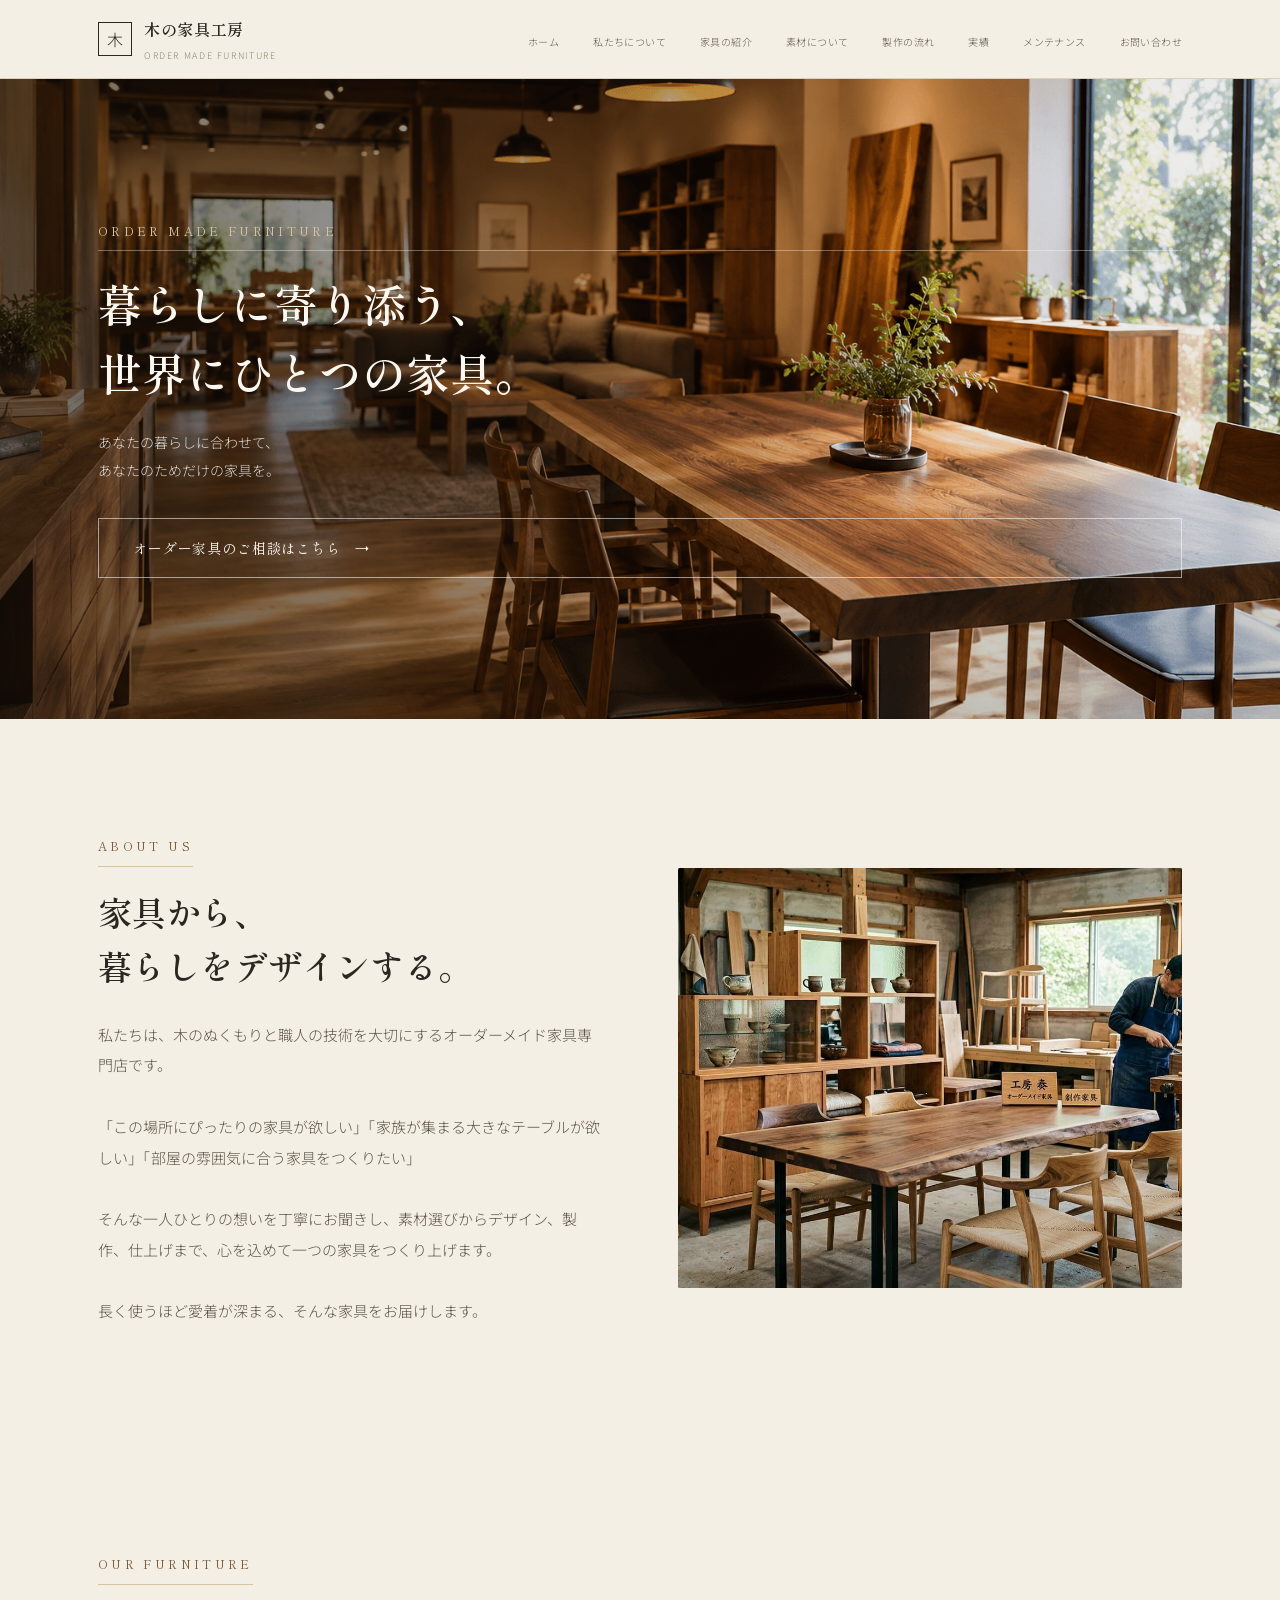
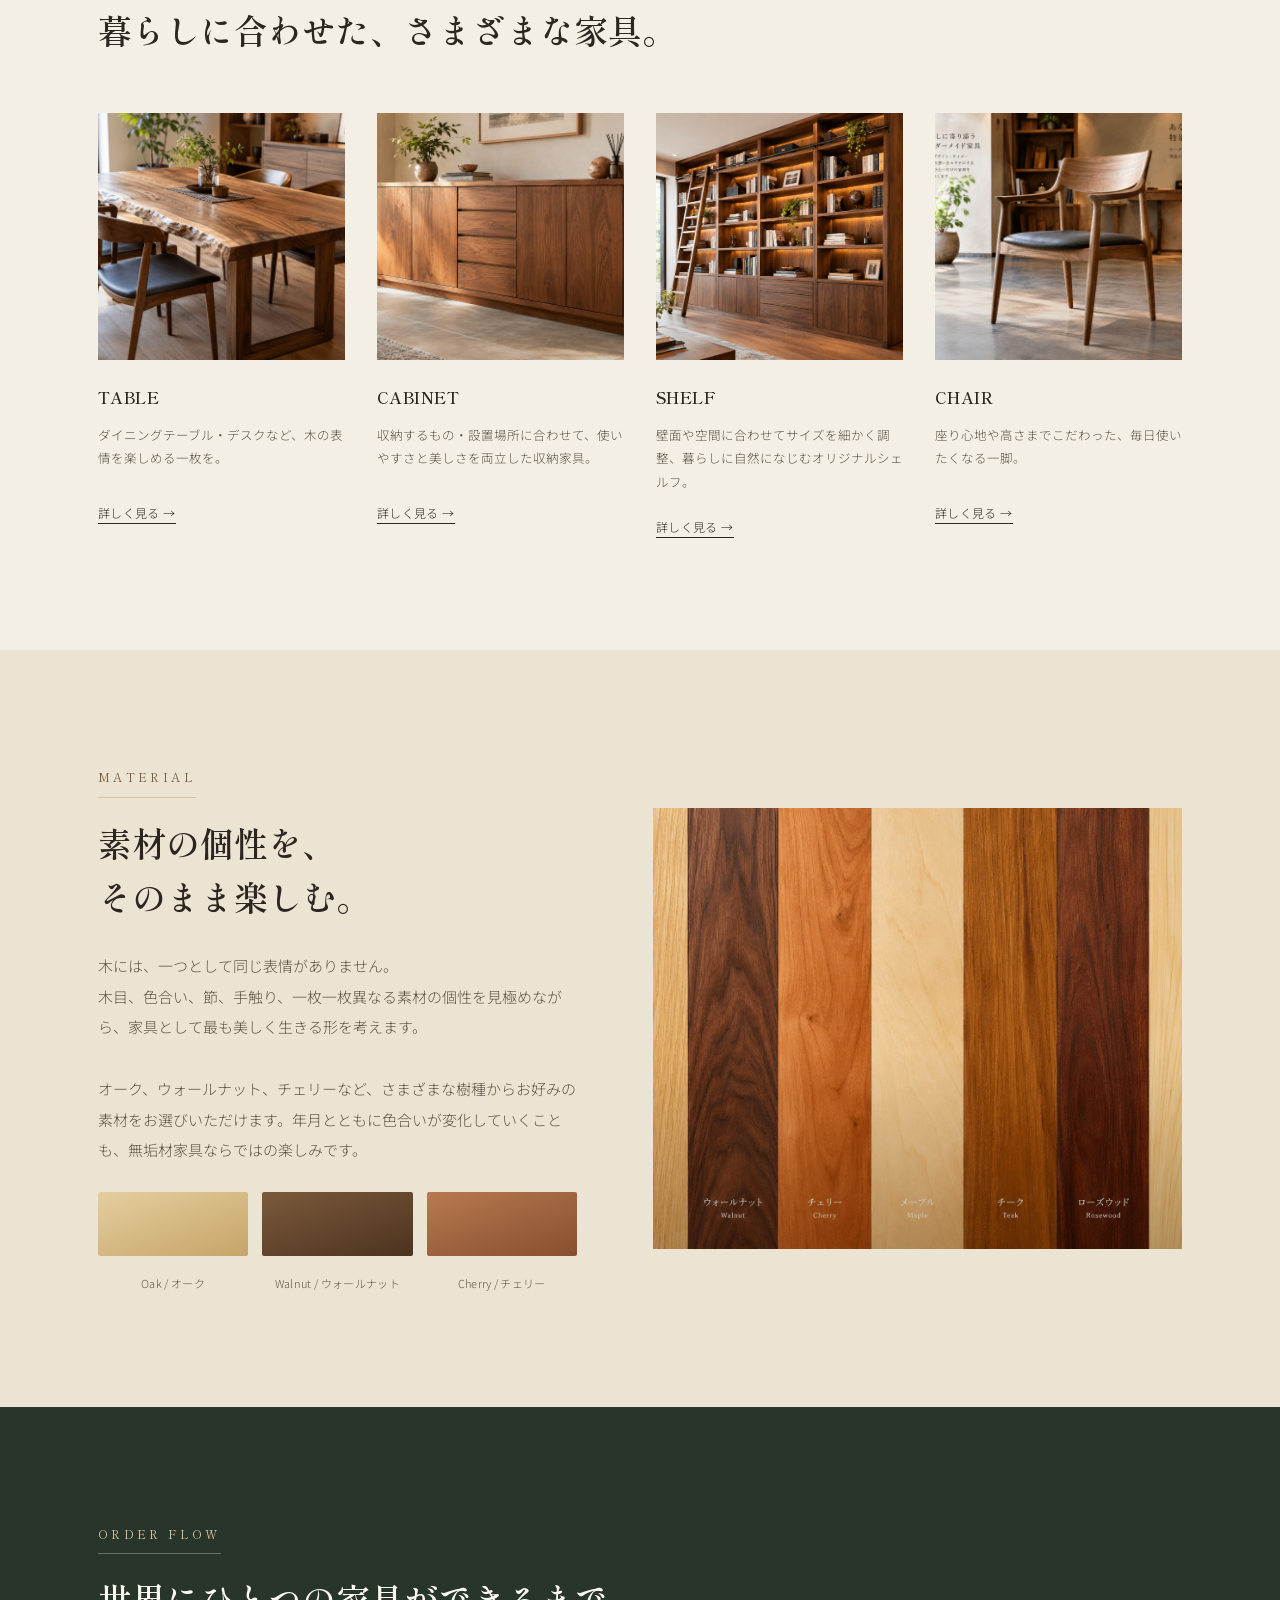
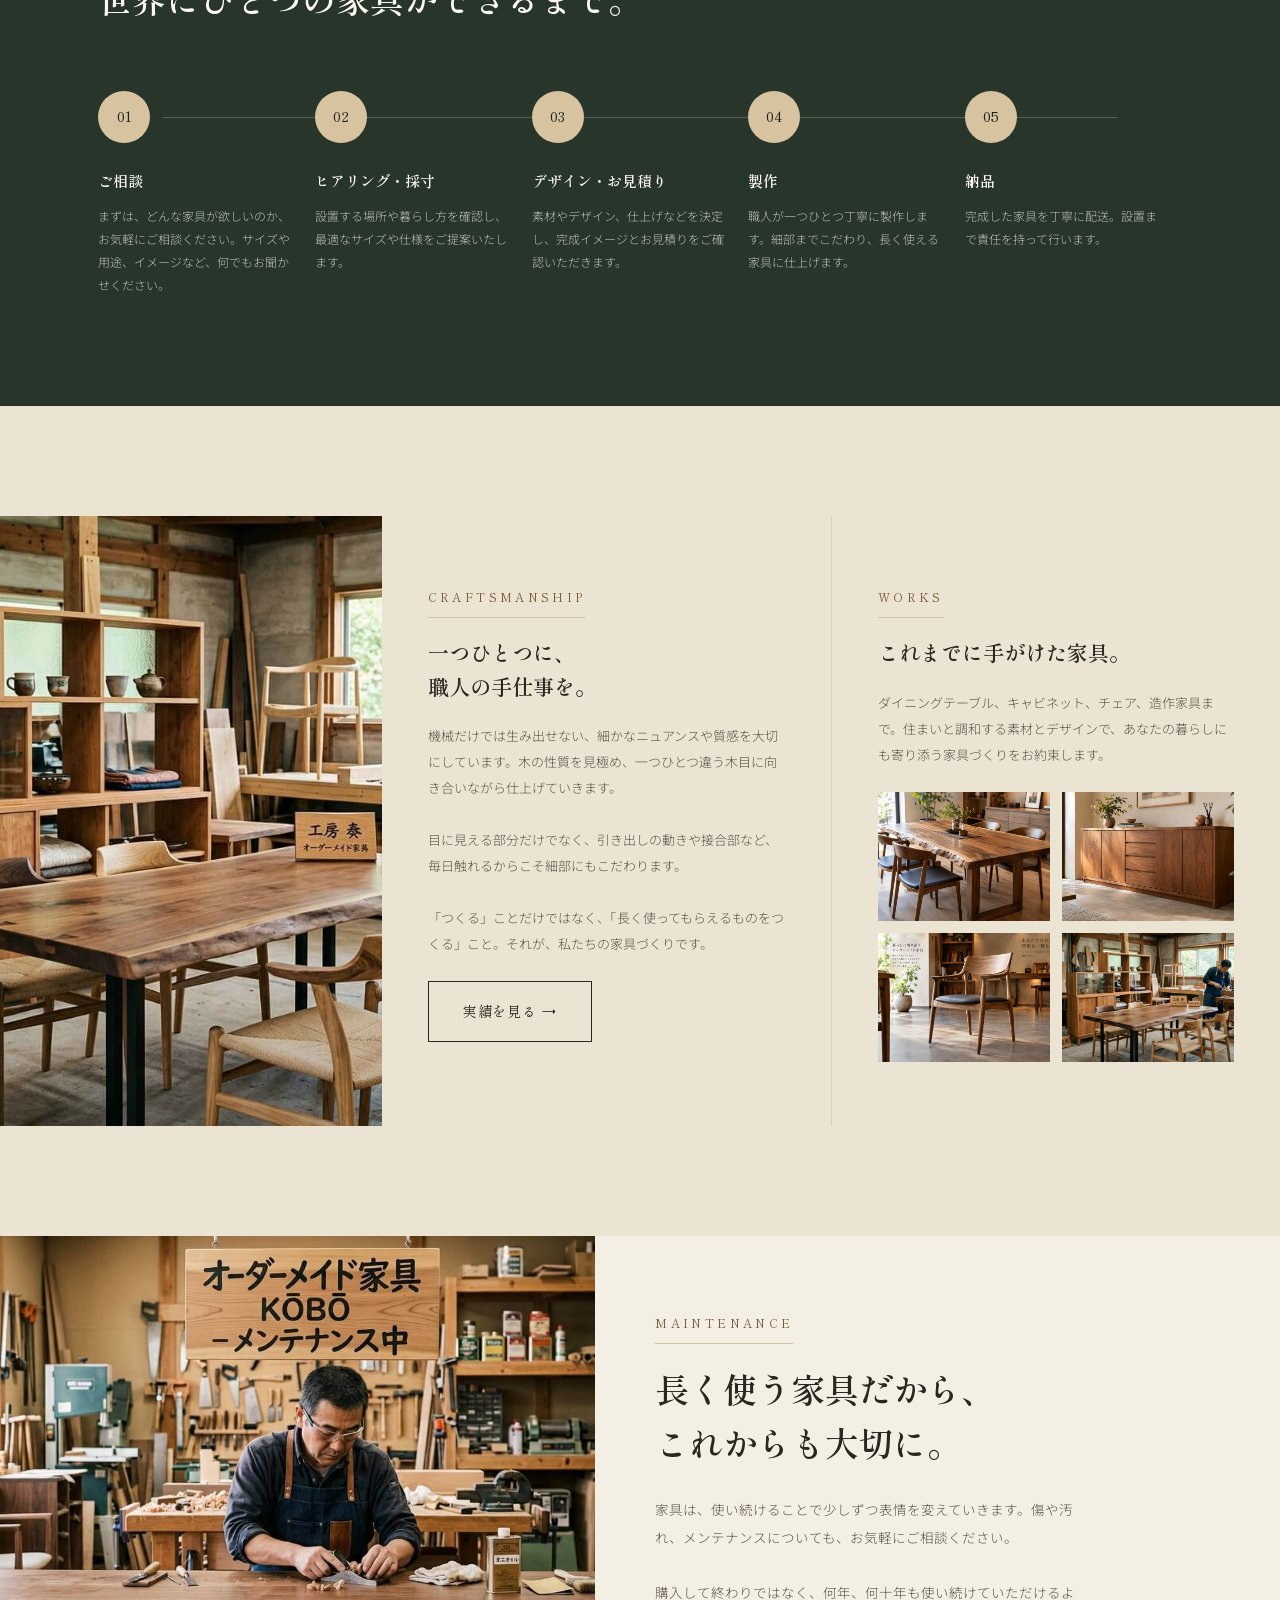
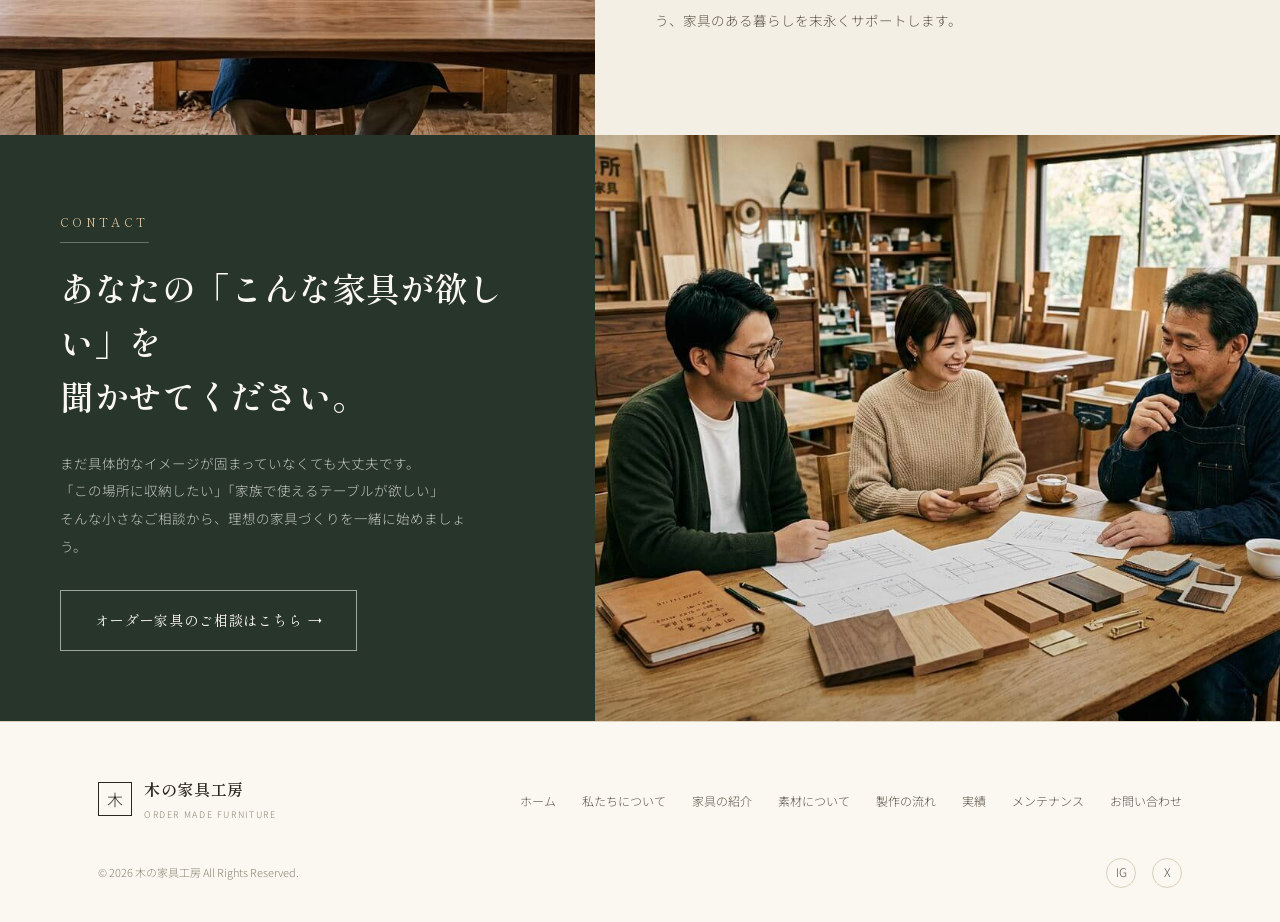
==== index.html @ 8ad57f8e "Add files via upload" ====
<!DOCTYPE html>
<html lang="ja">
<head>
<meta charset="UTF-8">
<meta name="viewport" content="width=device-width, initial-scale=1.0">
<title>木の家具工房 | ORDER MADE FURNITURE</title>
<link rel="stylesheet" href="style.css">
<link rel="preconnect" href="https://fonts.googleapis.com">
<link rel="preconnect" href="https://fonts.gstatic.com" crossorigin>
<link href="https://fonts.googleapis.com/css2?family=Shippori+Mincho:wght@400;500;600;700&family=Noto+Sans+JP:wght@300;400;500;600&display=swap" rel="stylesheet">
</head>
<body>

<header>
  <div class="nav-inner">
    <a class="logo" href="#top">
      <span class="logo-mark">木</span>
      <span class="logo-text">
        <div class="ja">木の家具工房</div>
        <div class="en">ORDER MADE FURNITURE</div>
      </span>
    </a>
    <nav>
      <ul>
        <li><a href="#top">ホーム</a></li>
        <li><a href="#about">私たちについて</a></li>
        <li><a href="#furniture">家具の紹介</a></li>
        <li><a href="#material">素材について</a></li>
        <li><a href="#flow">製作の流れ</a></li>
        <li><a href="#works">実績</a></li>
        <li><a href="#maintenance">メンテナンス</a></li>
        <li><a href="#contact">お問い合わせ</a></li>
      </ul>
    </nav>
    <div class="menu-btn"><span></span><span></span><span></span></div>
  </div>
</header>

<section class="hero" id="top">
  <div class="photo forest"><img src="img/a.png" alt="木の温もりあふれるダイニングルームの写真"></div>
  <div class="hero-scrim"></div>
  <div class="hero-content">
    <span class="eyebrow">ORDER MADE FURNITURE</span>
    <h1>暮らしに寄り添う、<br>世界にひとつの家具。</h1>
    <p>あなたの暮らしに合わせて、<br>あなたのためだけの家具を。</p>
    <a class="btn on-dark" href="#contact">オーダー家具のご相談はこちら <span class="arrow">→</span></a>
  </div>
</section>

<section class="about" id="about">
  <div class="wrap split">
    <div>
      <span class="eyebrow">ABOUT US</span>
      <h2 class="headline">家具から、<br>暮らしをデザインする。</h2>
      <p class="lead">
        私たちは、木のぬくもりと職人の技術を大切にするオーダーメイド家具専門店です。<br><br>
        「この場所にぴったりの家具が欲しい」「家族が集まる大きなテーブルが欲しい」「部屋の雰囲気に合う家具をつくりたい」<br><br>
        そんな一人ひとりの想いを丁寧にお聞きし、素材選びからデザイン、製作、仕上げまで、心を込めて一つの家具をつくり上げます。<br><br>
        長く使うほど愛着が深まる、そんな家具をお届けします。
      </p>
    </div>
    <div class="photo"><img src="img/j.jpeg" alt="木材を手がける職人の写真"></div>
  </div>
</section>

<section class="furniture" id="furniture">
  <div class="wrap">
    <div class="furniture-head">
      <span class="eyebrow">OUR FURNITURE</span>
      <h2 class="headline">暮らしに合わせた、さまざまな家具。</h2>
    </div>
    <div class="furniture-grid">
      <div class="fcard">
        <div class="photo"><img src="img/b.png" alt="ダイニングテーブルの写真"></div>
        <h3>TABLE</h3>
        <p>ダイニングテーブル・デスクなど、木の表情を楽しめる一枚を。</p>
        <a class="more" href="#">詳しく見る →</a>
      </div>
      <div class="fcard">
        <div class="photo"><img src="img/c.png" alt="キャビネットの写真"></div>
        <h3>CABINET</h3>
        <p>収納するもの・設置場所に合わせて、使いやすさと美しさを両立した収納家具。</p>
        <a class="more" href="#">詳しく見る →</a>
      </div>
      <div class="fcard">
        <div class="photo"><img src="img/d.png" alt="シェルフの写真"></div>
        <h3>SHELF</h3>
        <p>壁面や空間に合わせてサイズを細かく調整、暮らしに自然になじむオリジナルシェルフ。</p>
        <a class="more" href="#">詳しく見る →</a>
      </div>
      <div class="fcard">
        <div class="photo"><img src="img/e.png" alt="チェアの写真"></div>
        <h3>CHAIR</h3>
        <p>座り心地や高さまでこだわった、毎日使いたくなる一脚。</p>
        <a class="more" href="#">詳しく見る →</a>
      </div>
    </div>
  </div>
</section>

<section class="material" id="material">
  <div class="wrap split">
    <div>
      <span class="eyebrow">MATERIAL</span>
      <h2 class="headline">素材の個性を、<br>そのまま楽しむ。</h2>
      <p class="lead">
        木には、一つとして同じ表情がありません。<br>
        木目、色合い、節、手触り、一枚一枚異なる素材の個性を見極めながら、家具として最も美しく生きる形を考えます。<br><br>
        オーク、ウォールナット、チェリーなど、さまざまな樹種からお好みの素材をお選びいただけます。年月とともに色合いが変化していくことも、無垢材家具ならではの楽しみです。
      </p>
      <div class="swatches">
        <div class="swatch"><div class="chip oak"></div><span>Oak / オーク</span></div>
        <div class="swatch"><div class="chip walnut"></div><span>Walnut / ウォールナット</span></div>
        <div class="swatch"><div class="chip cherry"></div><span>Cherry / チェリー</span></div>
      </div>
    </div>
    <div class="photo light"><img src="img/i.png" alt="無垢材の木目の写真"></div>
  </div>
</section>

<section class="flow" id="flow">
  <div class="wrap">
    <div class="flow-head">
      <span class="eyebrow">ORDER FLOW</span>
      <h2 class="headline">世界にひとつの家具ができるまで。</h2>
    </div>
    <div class="flow-steps">
      <div class="fstep">
        <div class="num">01</div>
        <h4>ご相談</h4>
        <p>まずは、どんな家具が欲しいのか、お気軽にご相談ください。サイズや用途、イメージなど、何でもお聞かせください。</p>
      </div>
      <div class="fstep">
        <div class="num">02</div>
        <h4>ヒアリング・採寸</h4>
        <p>設置する場所や暮らし方を確認し、最適なサイズや仕様をご提案いたします。</p>
      </div>
      <div class="fstep">
        <div class="num">03</div>
        <h4>デザイン・お見積り</h4>
        <p>素材やデザイン、仕上げなどを決定し、完成イメージとお見積りをご確認いただきます。</p>
      </div>
      <div class="fstep">
        <div class="num">04</div>
        <h4>製作</h4>
        <p>職人が一つひとつ丁寧に製作します。細部までこだわり、長く使える家具に仕上げます。</p>
      </div>
      <div class="fstep">
        <div class="num">05</div>
        <h4>納品</h4>
        <p>完成した家具を丁寧に配送。設置まで責任を持って行います。</p>
      </div>
    </div>
  </div>
</section>

<section class="craft-works" id="works">
  <div class="cw-grid">
    <div class="photo cw-photo"><img src="img/j.jpeg" alt="職人の手仕事の写真"></div>
    <div class="cw-col">
      <span class="eyebrow">CRAFTSMANSHIP</span>
      <h3>一つひとつに、<br>職人の手仕事を。</h3>
      <p>
        機械だけでは生み出せない、細かなニュアンスや質感を大切にしています。木の性質を見極め、一つひとつ違う木目に向き合いながら仕上げていきます。<br><br>
        目に見える部分だけでなく、引き出しの動きや接合部など、毎日触れるからこそ細部にもこだわります。<br><br>
        「つくる」ことだけではなく、「長く使ってもらえるものをつくる」こと。それが、私たちの家具づくりです。
      </p>
      <a class="btn" href="#works">実績を見る →</a>
    </div>
    <div class="cw-col">
      <span class="eyebrow">WORKS</span>
      <h3>これまでに手がけた家具。</h3>
      <p>ダイニングテーブル、キャビネット、チェア、造作家具まで。住まいと調和する素材とデザインで、あなたの暮らしにも寄り添う家具づくりをお約束します。</p>
      <div class="works-thumbs">
        <div class="photo"><img src="img/b.png" alt="製作事例1の写真"></div>
        <div class="photo forest"><img src="img/c.png" alt="製作事例2の写真"></div>
        <div class="photo light"><img src="img/e.png" alt="製作事例3の写真"></div>
        <div class="photo"><img src="img/j.jpeg" alt="製作事例4の写真"></div>
      </div>
    </div>
  </div>
</section>

<section class="maintenance-contact" id="maintenance">
  <div class="mc-grid">
    <div class="mc-photo"><div class="photo light"><img src="img/k.jpeg" alt="家具のメンテナンス風景の写真"></div></div>
    <div class="mc-copy">
      <span class="eyebrow">MAINTENANCE</span>
      <h2 class="headline">長く使う家具だから、<br>これからも大切に。</h2>
      <p>
        家具は、使い続けることで少しずつ表情を変えていきます。傷や汚れ、メンテナンスについても、お気軽にご相談ください。<br><br>
        購入して終わりではなく、何年、何十年も使い続けていただけるよう、家具のある暮らしを末永くサポートします。
      </p>
    </div>
  </div>
  <div class="mc-grid" id="contact">
    <div class="mc-copy dark">
      <span class="eyebrow">CONTACT</span>
      <h2 class="headline">あなたの「こんな家具が欲しい」を<br>聞かせてください。</h2>
      <p>
        まだ具体的なイメージが固まっていなくても大丈夫です。<br>
        「この場所に収納したい」「家族で使えるテーブルが欲しい」<br>
        そんな小さなご相談から、理想の家具づくりを一緒に始めましょう。
      </p>
      <a class="btn on-dark" href="#">オーダー家具のご相談はこちら →</a>
    </div>
    <div class="mc-photo"><div class="photo"><img src="img/l.jpeg" alt="お問い合わせイメージの写真"></div></div>
  </div>
</section>

<footer>
  <div class="wrap">
    <div class="foot-top">
      <a class="logo" href="#top">
        <span class="logo-mark">木</span>
        <span class="logo-text">
          <div class="ja">木の家具工房</div>
          <div class="en">ORDER MADE FURNITURE</div>
        </span>
      </a>
      <div class="foot-nav">
        <ul>
          <li><a href="#top">ホーム</a></li>
          <li><a href="#about">私たちについて</a></li>
          <li><a href="#furniture">家具の紹介</a></li>
          <li><a href="#material">素材について</a></li>
          <li><a href="#flow">製作の流れ</a></li>
          <li><a href="#works">実績</a></li>
          <li><a href="#maintenance">メンテナンス</a></li>
          <li><a href="#contact">お問い合わせ</a></li>
        </ul>
      </div>
    </div>
    <div class="foot-bottom">
      <span>© 2026 木の家具工房 All Rights Reserved.</span>
      <div class="social">
        <span>IG</span><span>X</span>
      </div>
    </div>
  </div>
</footer>

</body>
</html>
---- style.css ----
:root{
    --cream:#F4EFE4;
    --cream-2:#ECE4D3;
    --paper:#FBF8F1;
    --ink:#2B2620;
    --ink-soft:#5C5548;
    --ink-faint:#8C8474;
    --wood-lt:#D8C3A0;
    --wood:#B08A5C;
    --wood-dk:#7A5A38;
    --wood-dkr:#5C4127;
    --forest:#28352A;
    --forest-dk:#1B241C;
    --line:#DBD0B9;
    --line-soft:#E7DFCB;
    --maxw:1180px;
  }
  *{box-sizing:border-box;margin:0;padding:0;}
  html{scroll-behavior:smooth;}
  body{
    font-family:'Noto Sans JP',sans-serif;
    background:var(--cream);
    color:var(--ink);
    font-weight:300;
    line-height:1.9;
    -webkit-font-smoothing:antialiased;
  }
  img{display:block;max-width:100%;}
  a{color:inherit;text-decoration:none;}
  .serif{font-family:'Shippori Mincho',serif;}
  .wrap{max-width:var(--maxw);margin:0 auto;padding:0 48px;}
  .eyebrow{
    font-family:'Shippori Mincho',serif;
    font-size:12px;
    letter-spacing:0.28em;
    color:var(--wood-dk);
    margin-bottom:18px;
    display:inline-block;
    padding-bottom:8px;
    border-bottom:1px solid var(--wood-lt);
  }
  h2.headline{
    font-family:'Shippori Mincho',serif;
    font-weight:600;
    font-size:34px;
    line-height:1.6;
    color:var(--ink);
    margin-bottom:26px;
  }
  p.lead{
    color:var(--ink-soft);
    font-size:15px;
    line-height:2.05;
    max-width:520px;
  }
  .btn{
    display:inline-flex;
    align-items:center;
    gap:14px;
    font-family:'Shippori Mincho',serif;
    font-size:14px;
    letter-spacing:0.06em;
    padding:16px 34px;
    border:1px solid var(--ink);
    color:var(--ink);
    background:transparent;
    transition:background .35s ease, color .35s ease, border-color .35s ease;
  }
  .btn:hover{background:var(--ink);color:var(--paper);}
  .btn.on-dark{border-color:rgba(255,255,255,.55);color:var(--paper);}
  .btn.on-dark:hover{background:var(--paper);color:var(--forest-dk);}
  .btn .arrow{transition:transform .35s ease;}
  .btn:hover .arrow{transform:translateX(4px);}

  /* wood texture placeholder blocks */
  .photo{
    position:relative;
    overflow:hidden;
    background:
      repeating-linear-gradient(100deg, rgba(255,255,255,.05) 0px, rgba(255,255,255,.05) 2px, transparent 2px, transparent 34px),
      linear-gradient(150deg,var(--wood) 0%, var(--wood-dk) 55%, var(--wood-dkr) 100%);
  }
  .photo::after{
    content:'';
    position:absolute;inset:0;
    background:linear-gradient(0deg, rgba(0,0,0,.18), transparent 45%);
    pointer-events:none;
  }
  .photo img{
    position:absolute;inset:0;
    width:100%;height:100%;
    object-fit:cover;
  }
  .photo.forest{background:
      repeating-linear-gradient(95deg, rgba(255,255,255,.04) 0px, rgba(255,255,255,.04) 2px, transparent 2px, transparent 30px),
      linear-gradient(160deg,#3c4c3d 0%, var(--forest) 60%, var(--forest-dk) 100%);}
  .photo.light{background:
      repeating-linear-gradient(100deg, rgba(255,255,255,.35) 0px, rgba(255,255,255,.35) 2px, transparent 2px, transparent 30px),
      linear-gradient(150deg,var(--wood-lt) 0%, var(--wood) 100%);}

  /* ===== HEADER ===== */
  header{
    position:sticky;top:0;z-index:50;
    background:rgba(244,239,228,.92);
    backdrop-filter:blur(6px);
    border-bottom:1px solid var(--line);
  }
  .nav-inner{
    max-width:var(--maxw);margin:0 auto;padding:0 48px;
    display:flex;align-items:center;justify-content:space-between;
    height:78px;
  }
  .logo{display:flex;align-items:center;gap:12px;}
  .logo-mark{
    width:34px;height:34px;border:1px solid var(--ink);
    display:flex;align-items:center;justify-content:center;
    font-size:16px;
  }
  .logo-text .ja{font-family:'Shippori Mincho',serif;font-size:16px;font-weight:600;letter-spacing:.04em;}
  .logo-text .en{font-size:9px;letter-spacing:.18em;color:var(--ink-faint);margin-top:2px;}
  nav ul{list-style:none;display:flex;gap:34px;}
  nav a{font-size:10px;letter-spacing:.04em;color:var(--ink-soft);position:relative;padding-bottom:4px;}
  nav a::after{content:'';position:absolute;left:0;right:0;bottom:0;height:1px;background:var(--ink);transform:scaleX(0);transition:transform .3s ease;transform-origin:right;}
  nav a:hover::after{transform:scaleX(1);transform-origin:left;}
  .menu-btn{display:none;width:22px;height:14px;flex-direction:column;justify-content:space-between;cursor:pointer;}
  .menu-btn span{display:block;height:1px;background:var(--ink);}

  /* ===== HERO ===== */
  .hero{position:relative;height:640px;overflow:hidden;}
  .hero .photo{position:absolute;inset:0;}
  .hero-scrim{position:absolute;inset:0;background:linear-gradient(100deg, rgba(20,16,10,.62) 0%, rgba(20,16,10,.38) 42%, rgba(20,16,10,.08) 70%);}
  .hero-content{
    position:relative;z-index:2;max-width:var(--maxw);margin:0 auto;padding:0 48px;
    height:100%;display:flex;flex-direction:column;justify-content:center;color:var(--paper);
  }
  .hero-content .eyebrow{color:var(--wood-lt);border-color:rgba(255,255,255,.35);}
  .hero-content h1{
    font-family:'Shippori Mincho',serif;font-weight:600;
    font-size:44px;line-height:1.55;margin-bottom:22px;
  }
  .hero-content p{font-size:14px;color:rgba(255,255,255,.82);line-height:2;margin-bottom:34px;max-width:400px;}

  /* ===== SECTION shared ===== */
  section{padding:110px 0;}
  .split{display:grid;grid-template-columns:1fr 1fr;gap:76px;align-items:center;}
  .about .split .photo{aspect-ratio:6/5;border-radius:2px;}
  .material{background:var(--cream-2);}
  .material .split{grid-template-columns:0.95fr 1.05fr;}
  .material .photo{aspect-ratio:6/5;}
  .swatches{display:flex;gap:14px;margin-top:26px;}
  .swatch{flex:1;text-align:center;}
  .swatch .chip{height:64px;border-radius:2px;margin-bottom:10px;}
  .swatch .chip.oak{background:linear-gradient(160deg,#E4CE9F,#C6A467);}
  .swatch .chip.walnut{background:linear-gradient(160deg,#7C5A3C,#4C331F);}
  .swatch .chip.cherry{background:linear-gradient(160deg,#B87950,#87502E);}
  .swatch span{font-size:11px;color:var(--ink-soft);letter-spacing:.03em;}

  /* furniture grid */
  .furniture-head{max-width:640px;margin-bottom:56px;}
  .furniture-grid{display:grid;grid-template-columns:repeat(4,1fr);gap:32px;}
  .fcard .photo{aspect-ratio:1/1;margin-bottom:22px;}
  .fcard h3{font-family:'Shippori Mincho',serif;font-size:16px;font-weight:600;margin-bottom:10px;letter-spacing:.03em;}
  .fcard p{font-size:12.5px;color:var(--ink-soft);line-height:1.9;margin-bottom:16px;min-height:57px;}
  .fcard .more{font-size:12px;letter-spacing:.03em;border-bottom:1px solid var(--ink);padding-bottom:2px;}

  /* order flow */
  .flow{background:var(--forest);color:var(--paper);}
  .flow .eyebrow{color:var(--wood-lt);border-color:rgba(255,255,255,.3);}
  .flow-head{max-width:640px;margin-bottom:64px;}
  .flow-head h2{color:var(--paper);}
  .flow-steps{display:grid;grid-template-columns:repeat(5,1fr);gap:0;position:relative;}
  .flow-steps::before{content:'';position:absolute;top:26px;left:6%;right:6%;height:1px;background:rgba(255,255,255,.22);}
  .fstep{position:relative;text-align:left;padding-right:20px;}
  .fstep .num{
    font-family:'Shippori Mincho',serif;font-size:15px;color:var(--forest-dk);
    width:52px;height:52px;border-radius:50%;background:var(--wood-lt);
    display:flex;align-items:center;justify-content:center;margin-bottom:24px;position:relative;z-index:1;
  }
  .fstep h4{font-family:'Shippori Mincho',serif;font-size:15px;font-weight:600;margin-bottom:10px;}
  .fstep p{font-size:12px;color:rgba(255,255,255,.68);line-height:1.9;}

  /* craftsmanship + works */
  .craft-works{background:var(--cream-2);}
  .cw-grid{display:grid;grid-template-columns:0.85fr 1fr 1fr;gap:0;align-items:stretch;}
  .cw-photo{min-height:520px;}
  .cw-col{padding:64px 46px;}
  .cw-col + .cw-col{border-left:1px solid var(--line);}
  .cw-col h3{font-family:'Shippori Mincho',serif;font-size:21px;font-weight:600;margin-bottom:20px;line-height:1.6;}
  .cw-col p{font-size:13px;color:var(--ink-soft);line-height:2;margin-bottom:24px;}
  .works-thumbs{display:grid;grid-template-columns:1fr 1fr;gap:12px;margin-top:8px;}
  .works-thumbs .photo{aspect-ratio:4/3;}

  /* maintenance + contact */
  .mc-grid{display:grid;grid-template-columns:1fr 1.15fr;min-height:420px;}
  .mc-photo{position:relative;}
  .mc-photo .photo{position:absolute;inset:0;}
  .mc-copy{padding:70px 60px;}
  .mc-copy.dark{background:var(--forest);color:var(--paper);}
  .mc-copy.dark .eyebrow{color:var(--wood-lt);border-color:rgba(255,255,255,.3);}
  .mc-copy.dark h2{color:var(--paper);}
  .mc-copy.dark p{color:rgba(255,255,255,.72);}
  .mc-copy p{font-size:13.5px;color:var(--ink-soft);line-height:2.05;margin-bottom:30px;max-width:420px;}
  section.maintenance-contact{padding:0;}

  /* footer */
  footer{background:var(--paper);border-top:1px solid var(--line);padding:52px 0 34px;}
  .foot-top{display:flex;justify-content:space-between;align-items:center;margin-bottom:34px;flex-wrap:wrap;gap:24px;}
  .foot-nav ul{list-style:none;display:flex;gap:26px;flex-wrap:wrap;}
  .foot-nav a{font-size:12px;color:var(--ink-soft);}
  .foot-bottom{display:flex;justify-content:space-between;align-items:center;font-size:11px;color:var(--ink-faint);flex-wrap:wrap;gap:16px;}
  .social{display:flex;gap:16px;}
  .social span{width:30px;height:30px;border:1px solid var(--line);border-radius:50%;display:flex;align-items:center;justify-content:center;font-size:12px;color:var(--ink-soft);}

  @media (max-width:1020px){
    .wrap,.nav-inner,.hero-content{padding:0 28px;}
    nav ul{display:none;}
    .menu-btn{display:flex;}
    .hero-content h1{font-size:32px;}
    .split{grid-template-columns:1fr;gap:36px;}
    .about .split{display:flex;flex-direction:column-reverse;}
    .furniture-grid{grid-template-columns:repeat(2,1fr);}
    .flow-steps{grid-template-columns:repeat(2,1fr);row-gap:40px;}
    .flow-steps::before{display:none;}
    .cw-grid{grid-template-columns:1fr;}
    .cw-photo{min-height:280px;}
    .cw-col + .cw-col{border-left:none;border-top:1px solid var(--line);}
    .mc-grid{grid-template-columns:1fr;}
    .mc-photo{min-height:260px;}
    section{padding:70px 0;}
    h2.headline{font-size:26px;}
    .foot-top{flex-direction:column;align-items:flex-start;}
  }
  :root{
    --cream:#F4EFE4;
    --cream-2:#ECE4D3;
    --paper:#FBF8F1;
    --ink:#2B2620;
    --ink-soft:#5C5548;
    --ink-faint:#8C8474;
    --wood-lt:#D8C3A0;
    --wood:#B08A5C;
    --wood-dk:#7A5A38;
    --wood-dkr:#5C4127;
    --forest:#28352A;
    --forest-dk:#1B241C;
    --line:#DBD0B9;
    --line-soft:#E7DFCB;
    --maxw:1180px;
  }
  *{box-sizing:border-box;margin:0;padding:0;}
  html{scroll-behavior:smooth;}
  body{
    font-family:'Noto Sans JP',sans-serif;
    background:var(--cream);
    color:var(--ink);
    font-weight:300;
    line-height:1.9;
    -webkit-font-smoothing:antialiased;
  }
  img{display:block;max-width:100%;}
  a{color:inherit;text-decoration:none;}
  .serif{font-family:'Shippori Mincho',serif;}
  .wrap{max-width:var(--maxw);margin:0 auto;padding:0 48px;}
  .eyebrow{
    font-family:'Shippori Mincho',serif;
    font-size:12px;
    letter-spacing:0.28em;
    color:var(--wood-dk);
    margin-bottom:18px;
    display:inline-block;
    padding-bottom:8px;
    border-bottom:1px solid var(--wood-lt);
  }
  h2.headline{
    font-family:'Shippori Mincho',serif;
    font-weight:600;
    font-size:34px;
    line-height:1.6;
    color:var(--ink);
    margin-bottom:26px;
  }
  p.lead{
    color:var(--ink-soft);
    font-size:15px;
    line-height:2.05;
    max-width:520px;
  }
  .btn{
    display:inline-flex;
    align-items:center;
    gap:14px;
    font-family:'Shippori Mincho',serif;
    font-size:14px;
    letter-spacing:0.06em;
    padding:16px 34px;
    border:1px solid var(--ink);
    color:var(--ink);
    background:transparent;
    transition:background .35s ease, color .35s ease, border-color .35s ease;
  }
  .btn:hover{background:var(--ink);color:var(--paper);}
  .btn.on-dark{border-color:rgba(255,255,255,.55);color:var(--paper);}
  .btn.on-dark:hover{background:var(--paper);color:var(--forest-dk);}
  .btn .arrow{transition:transform .35s ease;}
  .btn:hover .arrow{transform:translateX(4px);}

  /* wood texture placeholder blocks */
  .photo{
    position:relative;
    overflow:hidden;
    background:
      repeating-linear-gradient(100deg, rgba(255,255,255,.05) 0px, rgba(255,255,255,.05) 2px, transparent 2px, transparent 34px),
      linear-gradient(150deg,var(--wood) 0%, var(--wood-dk) 55%, var(--wood-dkr) 100%);
  }
  .photo::after{
    content:'';
    position:absolute;inset:0;
    background:linear-gradient(0deg, rgba(0,0,0,.18), transparent 45%);
  }
  .photo.forest{background:
      repeating-linear-gradient(95deg, rgba(255,255,255,.04) 0px, rgba(255,255,255,.04) 2px, transparent 2px, transparent 30px),
      linear-gradient(160deg,#3c4c3d 0%, var(--forest) 60%, var(--forest-dk) 100%);}
  .photo.light{background:
      repeating-linear-gradient(100deg, rgba(255,255,255,.35) 0px, rgba(255,255,255,.35) 2px, transparent 2px, transparent 30px),
      linear-gradient(150deg,var(--wood-lt) 0%, var(--wood) 100%);}

  /* ===== HEADER ===== */
  header{
    position:sticky;top:0;z-index:50;
    background:rgba(244,239,228,.92);
    backdrop-filter:blur(6px);
    border-bottom:1px solid var(--line);
  }
  .nav-inner{
    max-width:var(--maxw);margin:0 auto;padding:0 48px;
    display:flex;align-items:center;justify-content:space-between;
    height:78px;
  }
  .logo{display:flex;align-items:center;gap:12px;}
  .logo-mark{
    width:34px;height:34px;border:1px solid var(--ink);
    display:flex;align-items:center;justify-content:center;
    font-size:16px;
  }
  .logo-text .ja{font-family:'Shippori Mincho',serif;font-size:16px;font-weight:600;letter-spacing:.04em;}
  .logo-text .en{font-size:9px;letter-spacing:.18em;color:var(--ink-faint);margin-top:2px;}
  nav ul{list-style:none;display:flex;gap:34px;}
  nav a{font-size:10px;letter-spacing:.04em;color:var(--ink-soft);position:relative;padding-bottom:4px;}
  nav a::after{content:'';position:absolute;left:0;right:0;bottom:0;height:1px;background:var(--ink);transform:scaleX(0);transition:transform .3s ease;transform-origin:right;}
  nav a:hover::after{transform:scaleX(1);transform-origin:left;}
  .menu-btn{display:none;width:22px;height:14px;flex-direction:column;justify-content:space-between;cursor:pointer;}
  .menu-btn span{display:block;height:1px;background:var(--ink);}

  /* ===== HERO ===== */
  .hero{position:relative;height:640px;overflow:hidden;}
  .hero .photo{position:absolute;inset:0;}
  .hero-scrim{position:absolute;inset:0;background:linear-gradient(100deg, rgba(20,16,10,.62) 0%, rgba(20,16,10,.38) 42%, rgba(20,16,10,.08) 70%);}
  .hero-content{
    position:relative;z-index:2;max-width:var(--maxw);margin:0 auto;padding:0 48px;
    height:100%;display:flex;flex-direction:column;justify-content:center;color:var(--paper);
  }
  .hero-content .eyebrow{color:var(--wood-lt);border-color:rgba(255,255,255,.35);}
  .hero-content h1{
    font-family:'Shippori Mincho',serif;font-weight:600;
    font-size:44px;line-height:1.55;margin-bottom:22px;
  }
  .hero-content p{font-size:14px;color:rgba(255,255,255,.82);line-height:2;margin-bottom:34px;max-width:400px;}

  /* ===== SECTION shared ===== */
  section{padding:110px 0;}
  .split{display:grid;grid-template-columns:1fr 1fr;gap:76px;align-items:center;}
  .about .split .photo{aspect-ratio:6/5;border-radius:2px;}
  .material{background:var(--cream-2);}
  .material .split{grid-template-columns:0.95fr 1.05fr;}
  .material .photo{aspect-ratio:6/5;}
  .swatches{display:flex;gap:14px;margin-top:26px;}
  .swatch{flex:1;text-align:center;}
  .swatch .chip{height:64px;border-radius:2px;margin-bottom:10px;}
  .swatch .chip.oak{background:linear-gradient(160deg,#E4CE9F,#C6A467);}
  .swatch .chip.walnut{background:linear-gradient(160deg,#7C5A3C,#4C331F);}
  .swatch .chip.cherry{background:linear-gradient(160deg,#B87950,#87502E);}
  .swatch span{font-size:11px;color:var(--ink-soft);letter-spacing:.03em;}

  /* furniture grid */
  .furniture-head{max-width:640px;margin-bottom:56px;}
  .furniture-grid{display:grid;grid-template-columns:repeat(4,1fr);gap:32px;}
  .fcard .photo{aspect-ratio:1/1;margin-bottom:22px;}
  .fcard h3{font-family:'Shippori Mincho',serif;font-size:16px;font-weight:600;margin-bottom:10px;letter-spacing:.03em;}
  .fcard p{font-size:12.5px;color:var(--ink-soft);line-height:1.9;margin-bottom:16px;min-height:57px;}
  .fcard .more{font-size:12px;letter-spacing:.03em;border-bottom:1px solid var(--ink);padding-bottom:2px;}

  /* order flow */
  .flow{background:var(--forest);color:var(--paper);}
  .flow .eyebrow{color:var(--wood-lt);border-color:rgba(255,255,255,.3);}
  .flow-head{max-width:640px;margin-bottom:64px;}
  .flow-head h2{color:var(--paper);}
  .flow-steps{display:grid;grid-template-columns:repeat(5,1fr);gap:0;position:relative;}
  .flow-steps::before{content:'';position:absolute;top:26px;left:6%;right:6%;height:1px;background:rgba(255,255,255,.22);}
  .fstep{position:relative;text-align:left;padding-right:20px;}
  .fstep .num{
    font-family:'Shippori Mincho',serif;font-size:15px;color:var(--forest-dk);
    width:52px;height:52px;border-radius:50%;background:var(--wood-lt);
    display:flex;align-items:center;justify-content:center;margin-bottom:24px;position:relative;z-index:1;
  }
  .fstep h4{font-family:'Shippori Mincho',serif;font-size:15px;font-weight:600;margin-bottom:10px;}
  .fstep p{font-size:12px;color:rgba(255,255,255,.68);line-height:1.9;}

  /* craftsmanship + works */
  .craft-works{background:var(--cream-2);}
  .cw-grid{display:grid;grid-template-columns:0.85fr 1fr 1fr;gap:0;align-items:stretch;}
  .cw-photo{min-height:520px;}
  .cw-col{padding:64px 46px;}
  .cw-col + .cw-col{border-left:1px solid var(--line);}
  .cw-col h3{font-family:'Shippori Mincho',serif;font-size:21px;font-weight:600;margin-bottom:20px;line-height:1.6;}
  .cw-col p{font-size:13px;color:var(--ink-soft);line-height:2;margin-bottom:24px;}
  .works-thumbs{display:grid;grid-template-columns:1fr 1fr;gap:12px;margin-top:8px;}
  .works-thumbs .photo{aspect-ratio:4/3;}

  /* maintenance + contact */
  .mc-grid{display:grid;grid-template-columns:1fr 1.15fr;min-height:420px;}
  .mc-photo{position:relative;}
  .mc-photo .photo{position:absolute;inset:0;}
  .mc-copy{padding:70px 60px;}
  .mc-copy.dark{background:var(--forest);color:var(--paper);}
  .mc-copy.dark .eyebrow{color:var(--wood-lt);border-color:rgba(255,255,255,.3);}
  .mc-copy.dark h2{color:var(--paper);}
  .mc-copy.dark p{color:rgba(255,255,255,.72);}
  .mc-copy p{font-size:13.5px;color:var(--ink-soft);line-height:2.05;margin-bottom:30px;max-width:420px;}
  section.maintenance-contact{padding:0;}

  /* footer */
  footer{background:var(--paper);border-top:1px solid var(--line);padding:52px 0 34px;}
  .foot-top{display:flex;justify-content:space-between;align-items:center;margin-bottom:34px;flex-wrap:wrap;gap:24px;}
  .foot-nav ul{list-style:none;display:flex;gap:26px;flex-wrap:wrap;}
  .foot-nav a{font-size:12px;color:var(--ink-soft);}
  .foot-bottom{display:flex;justify-content:space-between;align-items:center;font-size:11px;color:var(--ink-faint);flex-wrap:wrap;gap:16px;}
  .social{display:flex;gap:16px;}
  .social span{width:30px;height:30px;border:1px solid var(--line);border-radius:50%;display:flex;align-items:center;justify-content:center;font-size:12px;color:var(--ink-soft);}

  @media (max-width:1020px){
    .wrap,.nav-inner,.hero-content{padding:0 28px;}
    nav ul{display:none;}
    .menu-btn{display:flex;}
    .hero-content h1{font-size:32px;}
    .split{grid-template-columns:1fr;gap:36px;}
    .about .split{display:flex;flex-direction:column-reverse;}
    .furniture-grid{grid-template-columns:repeat(2,1fr);}
    .flow-steps{grid-template-columns:repeat(2,1fr);row-gap:40px;}
    .flow-steps::before{display:none;}
    .cw-grid{grid-template-columns:1fr;}
    .cw-photo{min-height:280px;}
    .cw-col + .cw-col{border-left:none;border-top:1px solid var(--line);}
    .mc-grid{grid-template-columns:1fr;}
    .mc-photo{min-height:260px;}
    section{padding:70px 0;}
    h2.headline{font-size:26px;}
    .foot-top{flex-direction:column;align-items:flex-start;}
  }
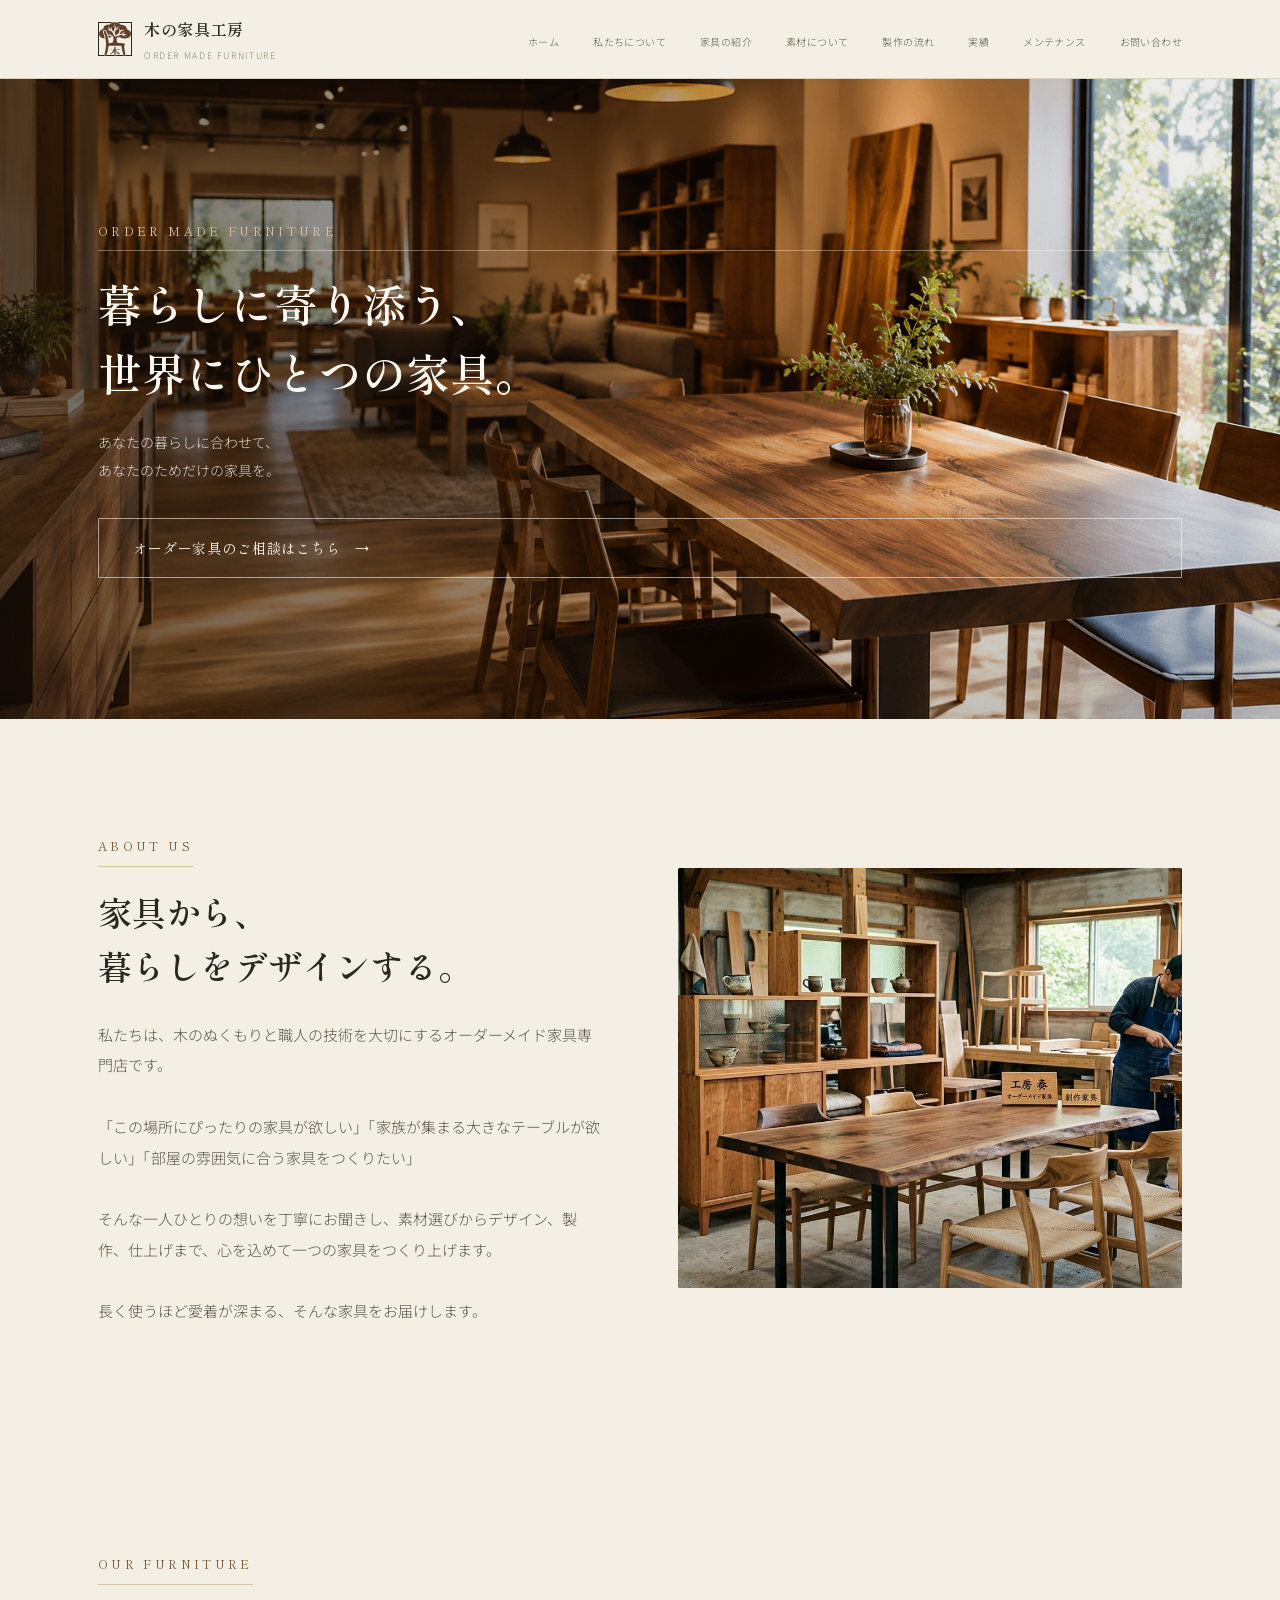
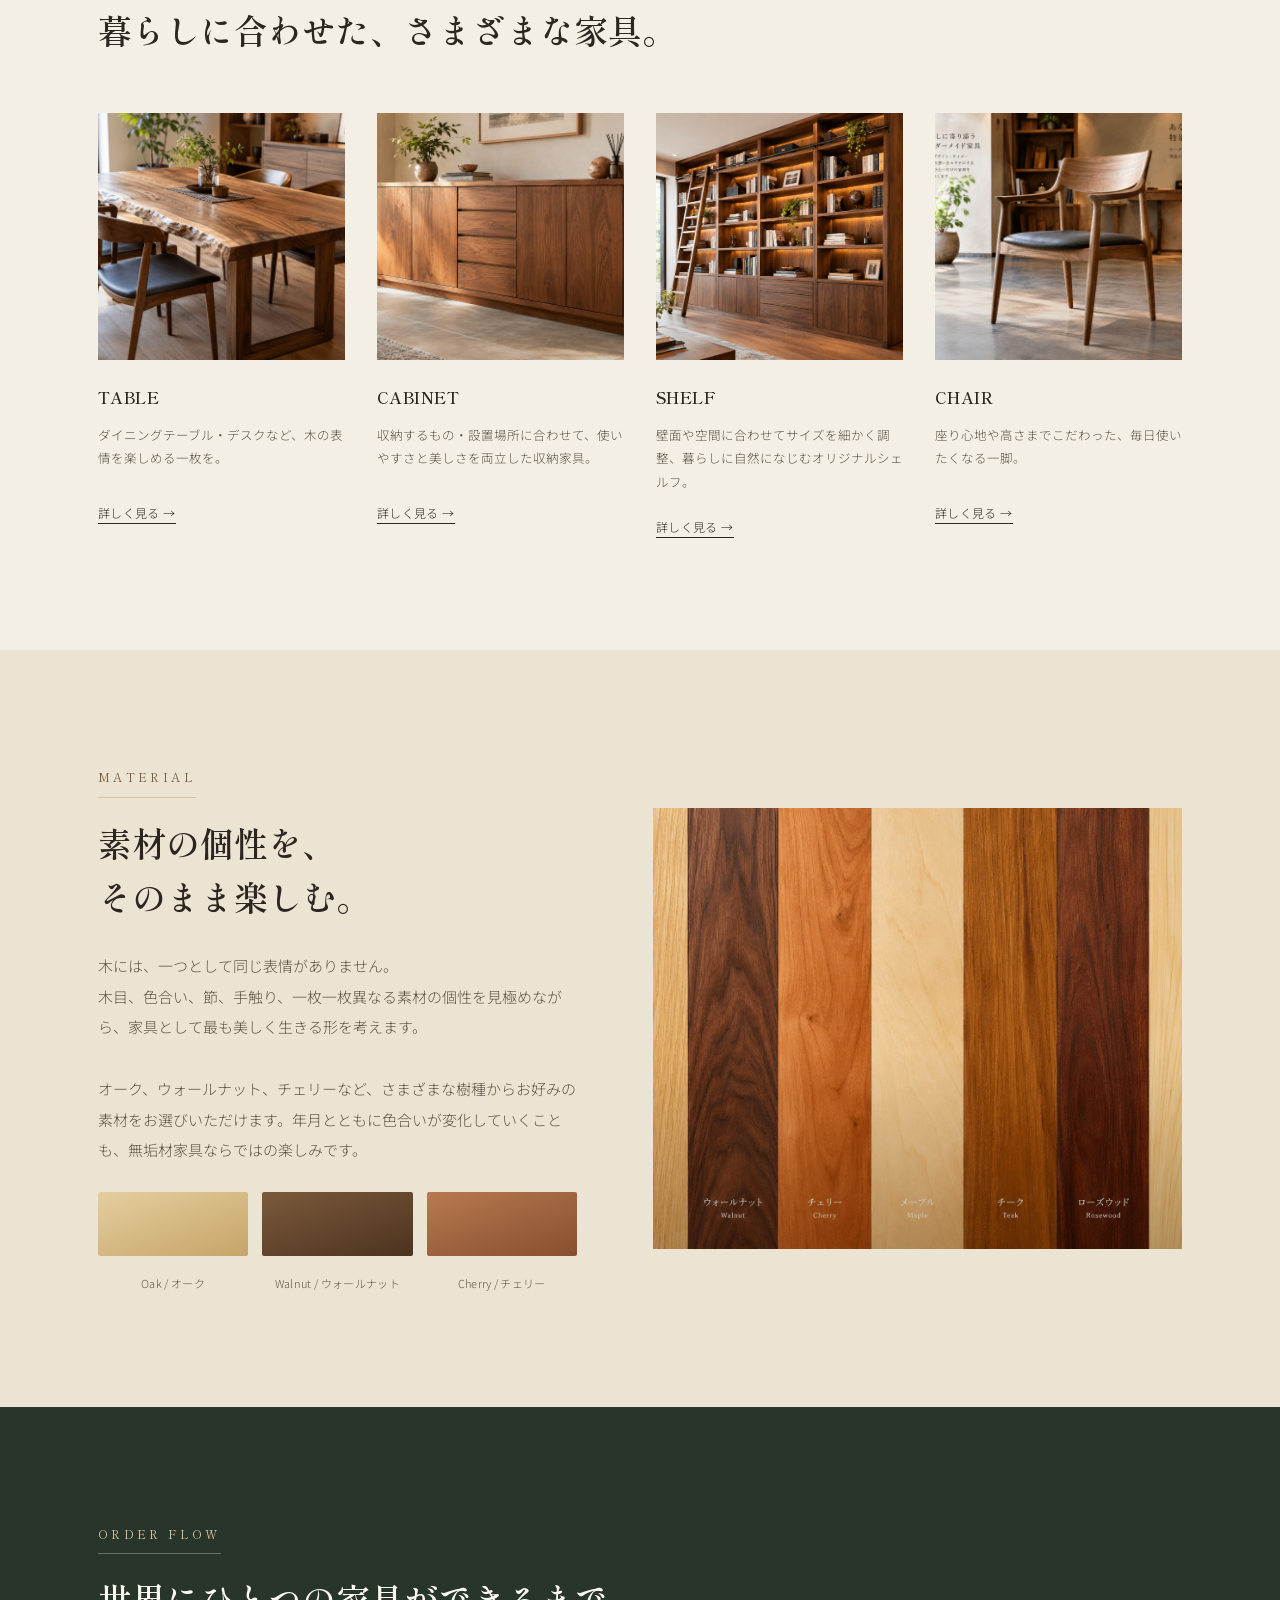
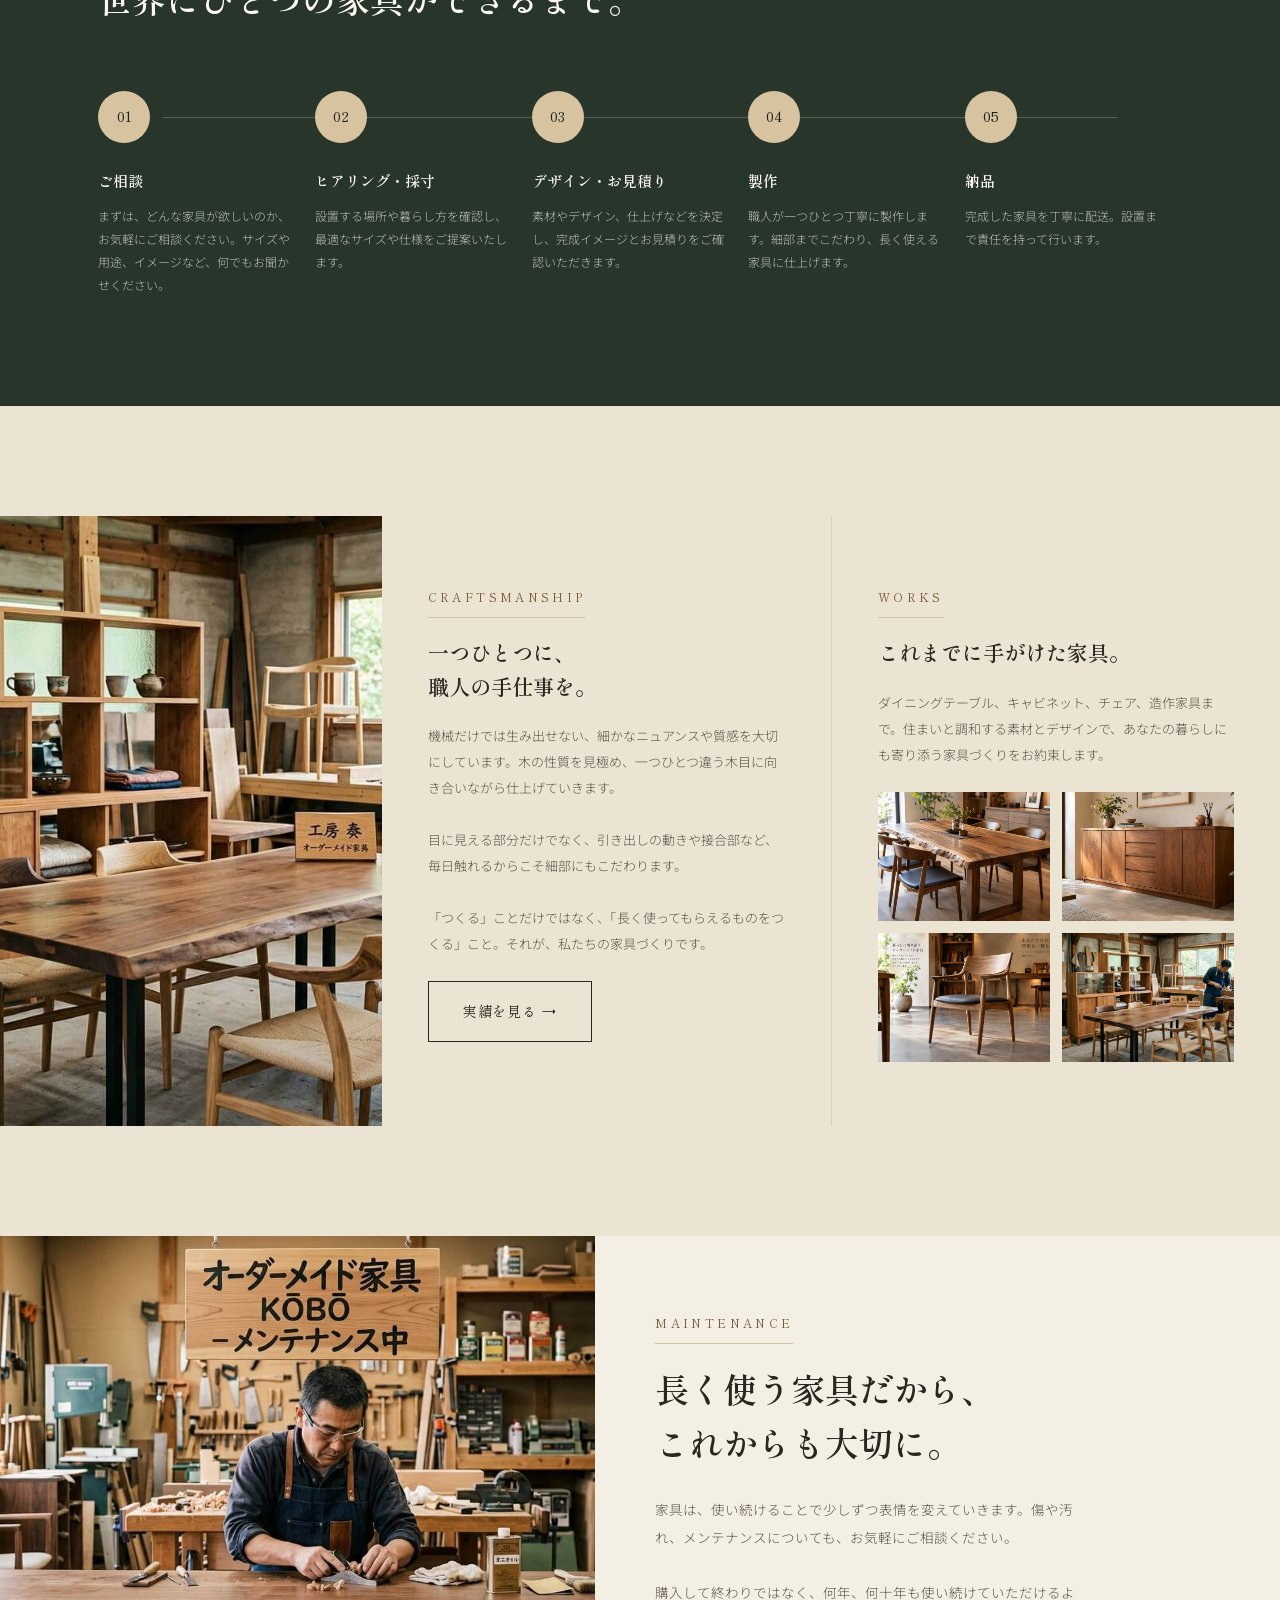
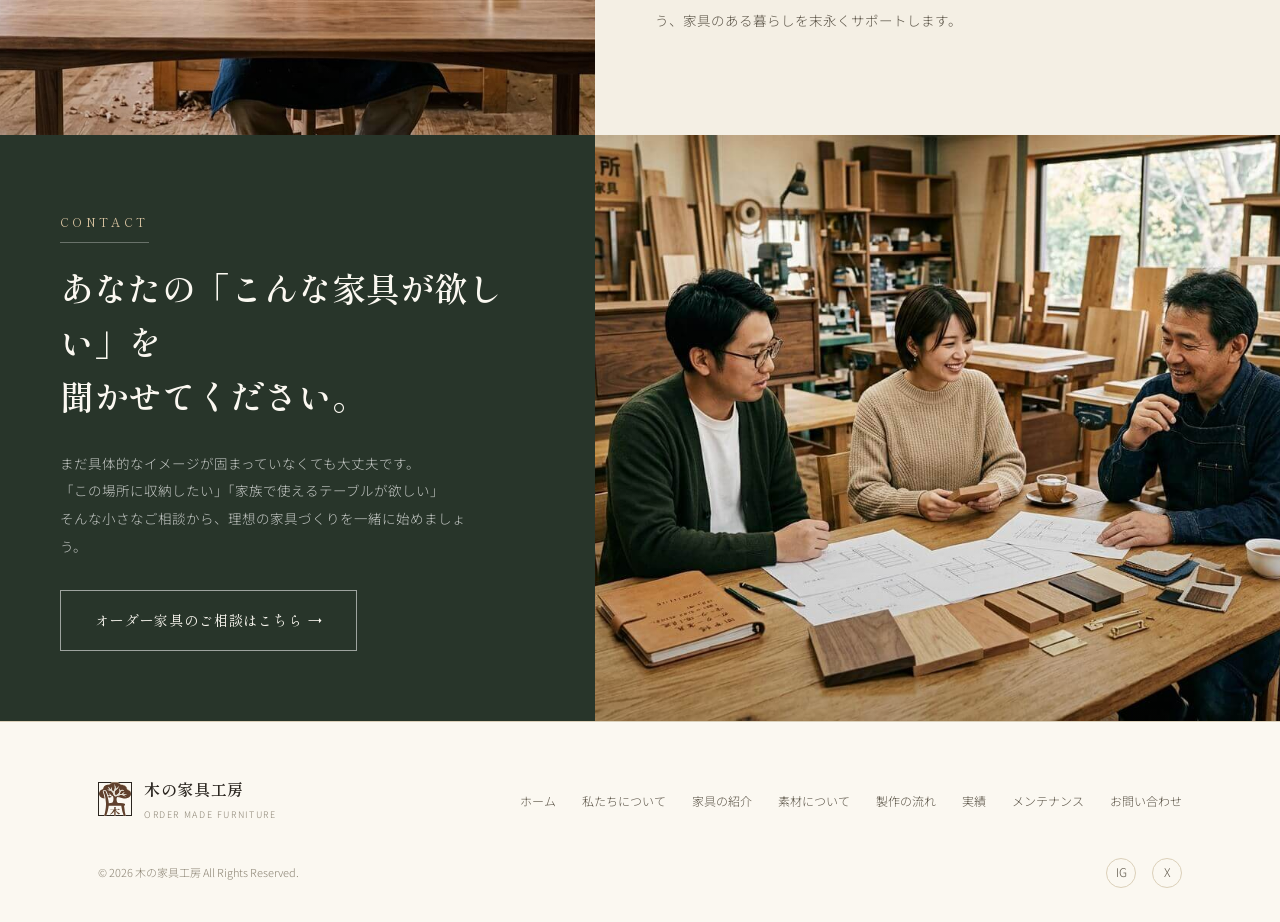
==== commit 2646b2b2: "Add files via upload" ====
--- a/index.html
+++ b/index.html
@@ -14,7 +14,7 @@
 <header>
   <div class="nav-inner">
     <a class="logo" href="#top">
-      <span class="logo-mark">木</span>
+      <span class="logo-mark"><img src="img/logo.svg" alt=""></span>
       <span class="logo-text">
         <div class="ja">木の家具工房</div>
         <div class="en">ORDER MADE FURNITURE</div>
@@ -212,7 +212,7 @@
   <div class="wrap">
     <div class="foot-top">
       <a class="logo" href="#top">
-        <span class="logo-mark">木</span>
+        <span class="logo-mark"><img src="img/logo.svg" alt=""></span>
         <span class="logo-text">
           <div class="ja">木の家具工房</div>
           <div class="en">ORDER MADE FURNITURE</div>
